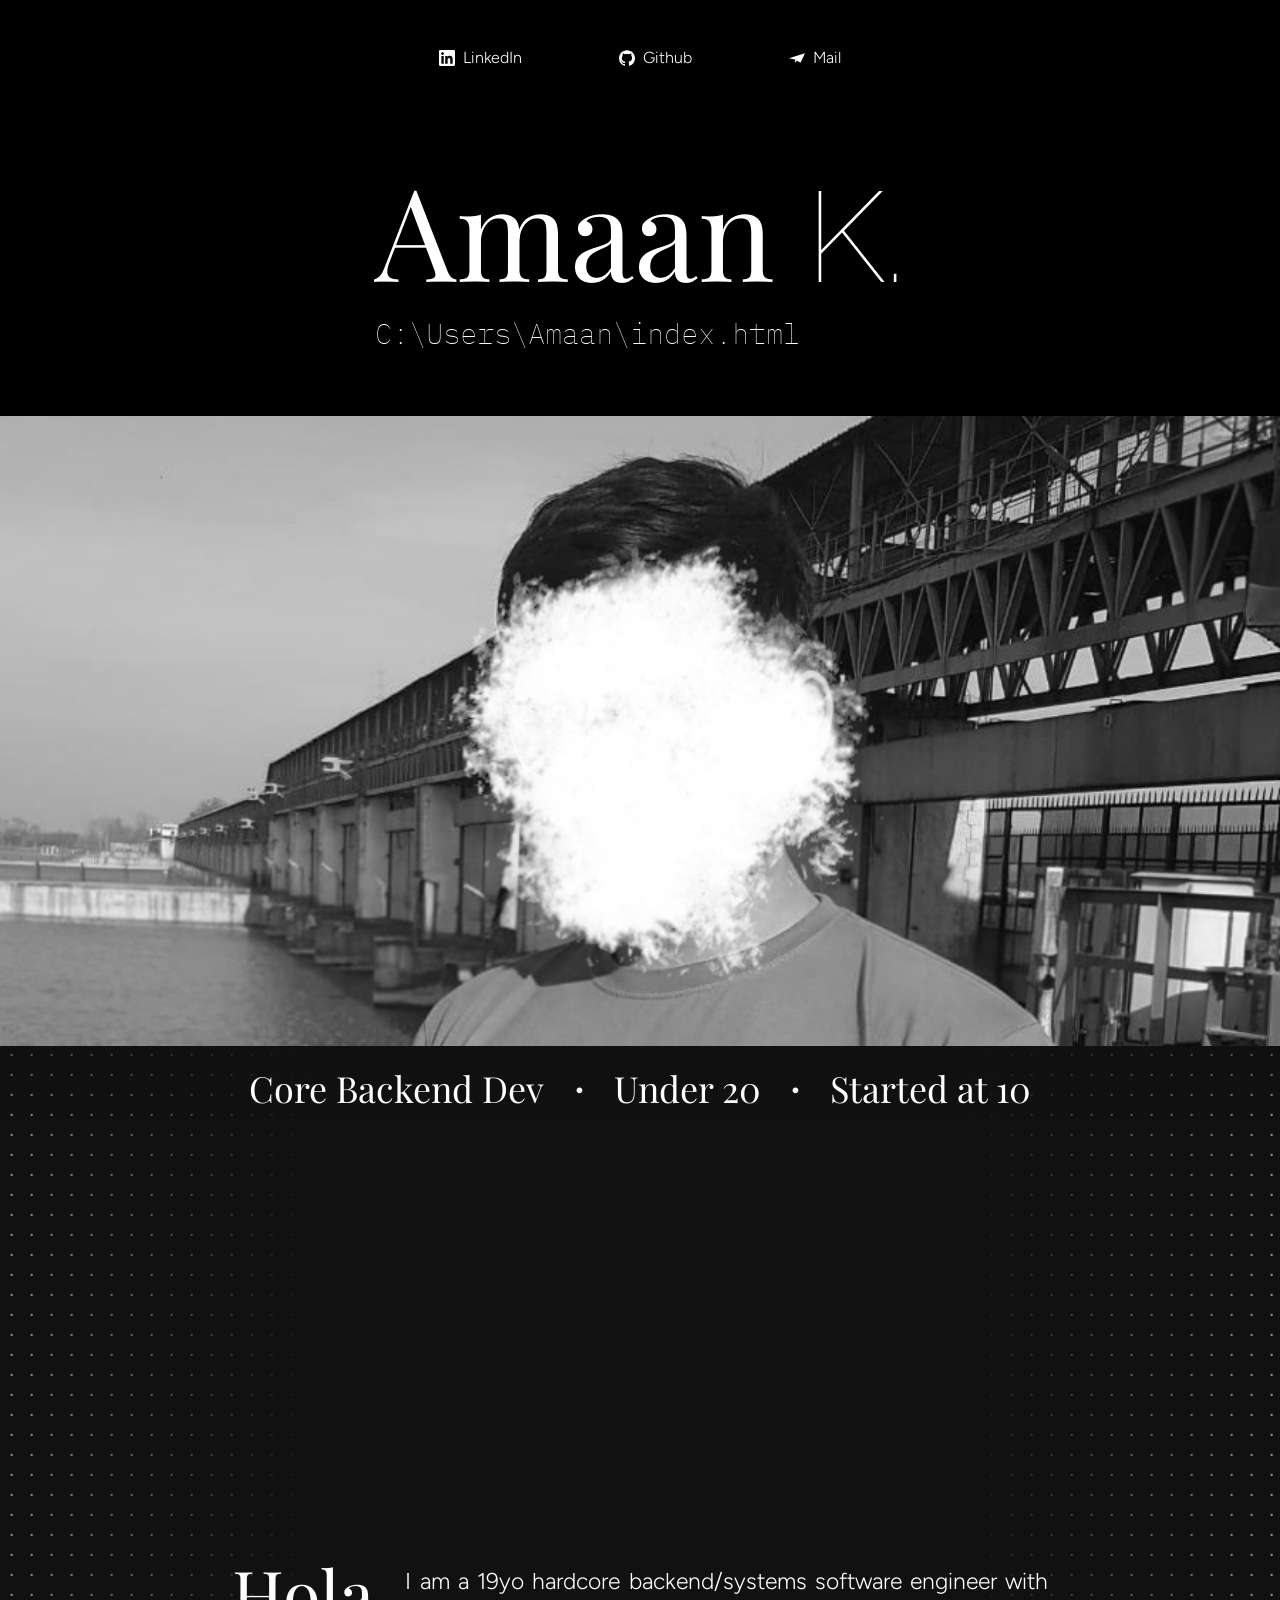
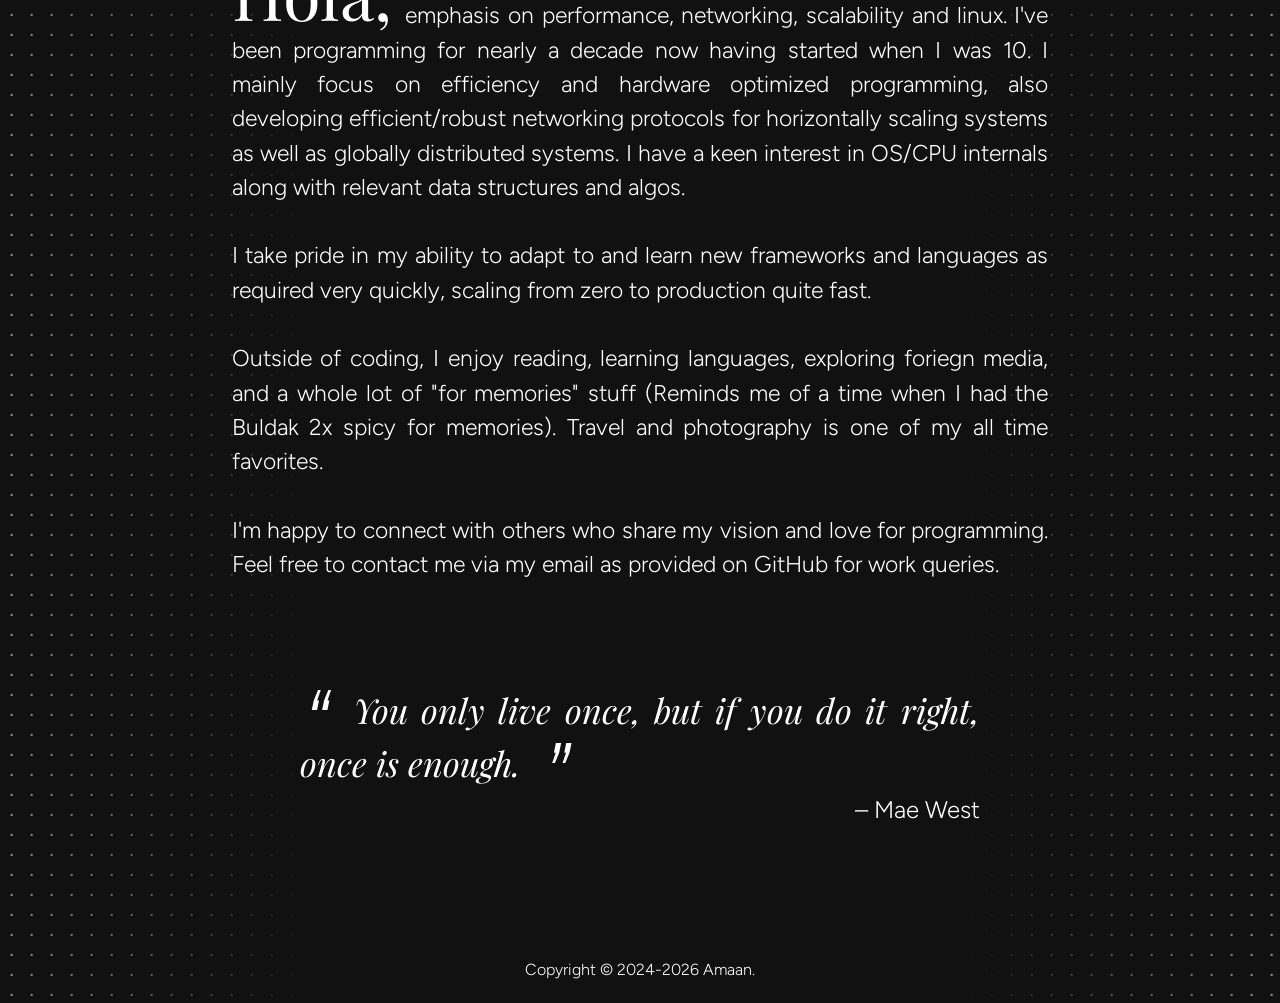
==== index.html @ 4d0eca17 "website" ====
<!DOCTYPE html>
<html lang="en">

<head>
    <meta charset="UTF-8">
    <meta http-equiv="X-UA-Compatible" content="IE=edge">
    <meta name="viewport" content="width=device-width, initial-scale=1.0">
    <title>Amaan K.</title>
    <link rel="apple-touch-icon" sizes="180x180" href="/apple-touch-icon.png">
    <link rel="icon" type="image/png" sizes="32x32" href="/favicon-32x32.png">
    <link rel="icon" type="image/png" sizes="16x16" href="/favicon-16x16.png">
    <link rel="stylesheet" href="/static/styles.css">
    <link rel="stylesheet" href="/static/polka-dot-background.css">
    <link rel="stylesheet"
        href="https://fonts.googleapis.com/css2?family=Material+Symbols+Outlined:opsz,wght,FILL,GRAD@20..48,100..700,0..1,-50..200" />

    <script src="https://code.jquery.com/jquery-3.7.1.min.js"></script>
    <script defer src="static/utils.js"></script>
    <script defer src="static/main.js"></script>
    <script defer src="static/car.js"></script>
</head>

<body>
    <div class="polka-dot-background-container">
        <div class="polka-dot-background"></div>
    </div>
    <div class="navbar blur">
        <a class="navbar-button" href="https://www.linkedin.com/in/am2000/">
            <div style="--icon: url(images/linkedin.svg)" class="icon"> </div>
            LinkedIn
        </a>
        <a class="navbar-button" href="https://github.com/akdevbox">
            <div style="--icon: url(images/github.svg)" class="icon"> </div>
            Github
        </a>
        <a class="navbar-button" href="mailto:work@amaank.net">
            <div style="--icon: url(images/minutemailer.svg)" class="icon"> </div>
            Mail
        </a>
    </div>

    <div class="title-background">
        <div class="navbar-postpad"></div>
        <div class="title initial-hidden">
            <span class="playfair">
                Amaan
            </span>
            <span class="font-thin">
                K.
            </span>
            <br>
            <div class="monospace subtext" id="border-toggle-text">C:\Users\Amaan\index.html</div>
        </div>
    </div>

    <div class="pic-img-container">
        <img src="static/images/pic.jpg" class="pic-img" />
        <div class="pic-parallax-reveal-content">
            <div class="slideshow-bg"></div>
            <div class="slideshow-container">
                <div class="slideshow-track track-1">
                </div>
                <div class="slideshow-track track-2">
                </div>
            </div>
        </div>
    </div>
    <link rel="stylesheet" href="static/slideshow.css">
    <script defer src="static/slideshow.js"></script>
    </div>
    <div class="content-centric">
        <div class="field-specifier playfair hide-portrait">
            <span>Core Backend Dev</span> ・
            <span>Under 20</span> ・
            <span>Started at 10</span>
        </div>
        <div id="field-specifier-changing" class="playfair show-portrait-flex field-specifier">
            Core Backend Dev
        </div>
    </div>
    <div class="" id="car-img-container">

        <div id="car-desc">
            <span id="car-title">Dream Car</span> <br />
            <span id="car-subtitle">Toyota Supra Mk3</span>
        </div>
        <div id="car-anim">
            <div class="car-bg"></div>
            <img id="car-img" src="/static/images/car.png">
        </div>
        <!-- <img id="car-img" src="/static/images/car.png" class="sizeholder"> -->
    </div>
    <div class="content-centric">
        <!-- <div class="grid-container-1">
            <div class="img-container hid"><img class="embed-img"
                    src="http://github-profile-summary-cards.vercel.app/api/cards/repos-per-language?username=akdevbox&theme=github_dark">
            </div>
            <div class="img-container hid"><img class="embed-img"
                    src="http://github-profile-summary-cards.vercel.app/api/cards/most-commit-language?username=akdevbox&theme=github_dark">
            </div>
            <div class="img-container hid"><img class="embed-img"
                    src="http://github-profile-summary-cards.vercel.app/api/cards/stats?username=akdevbox&theme=github_dark">
            </div>
            <div class="img-container hid"><img class="embed-img"
                    src="http://github-profile-summary-cards.vercel.app/api/cards/productive-time?username=akdevbox&theme=github_dark&utcOffset=5.5">
            </div>
        </div> -->


        <div class="text-content">
            <p class="hid">
                <span class="playfair huge-title">Hola, </span>
                I am a 19yo hardcore backend/systems software engineer with emphasis on performance,
                networking, scalability and linux. I've been programming for nearly a decade now
                having started when I was 10. I mainly focus on efficiency and hardware optimized
                programming, also developing efficient/robust networking protocols
                for horizontally scaling systems as well as globally distributed systems. I have a
                keen interest in OS/CPU internals along with relevant data structures and algos.
            </p>
            <p class="hid">
                I take pride in my ability to adapt to and learn new frameworks and languages as
                required very quickly, scaling from zero to production quite fast.
            </p>
            <p class="hid">
                Outside of coding, I enjoy reading, learning languages, exploring foriegn
                media, and a whole lot of "for memories" stuff (Reminds me of a time when I had
                the Buldak 2x spicy for memories). Travel and photography is one of my
                all time favorites.
            </p>
            <p class="hid">
                I'm happy to connect with others who share my vision and love for programming.
                Feel free to contact me via my email as provided on GitHub for work queries.
            </p>
            <div class="general-quote-container">
                <p class="general-quote hid">
                    <span class="playfair">
                        You only live once, but if you do it right, once is enough.
                    </span>
                </p>
                <p class="general-attribution hid">– Mae West</p>
            </div>
            <!--<div class="hid spotify_wrapped_container">
                <a>
                    <img class="unfiltered spotify_wrapped" src="/static/images/spotify_wrapped.jpeg" />
                </a>
                <div class="spotify_wrapped_label shadows-into-light-regular">
                    <img class="unfiltered spotify_wrapped_arrow" src="/static/images/arrow_scribble.svg">
                    <div class="spotify_wrapped_label_inner">Check out my <br/> Spotify wrapped!</div>
                </div>
                <div class="spotify_wrapped_container2 figtree-font">
                    <span>I listened for 2,872 minutes in 2024. What about you? <span  class="font-italic">#SpotifyWrapped</span> </span>
                    <div class="spotify_embeds_container">
                        <span>Some current favorites</span>
                        <iframe style="border-radius:12px" src="https://open.spotify.com/embed/track/TRACKID?utm_source=generator&theme=0" width="100%" height="152" frameBorder="0" allowfullscreen="" allow="autoplay; clipboard-write; encrypted-media; fullscreen; picture-in-picture" loading="lazy"></iframe>
                        <iframe style="border-radius:12px" src="https://open.spotify.com/embed/track/TRACKID?utm_source=generator&theme=0" width="100%" height="152" frameBorder="0" allowfullscreen="" allow="autoplay; clipboard-write; encrypted-media; fullscreen; picture-in-picture" loading="lazy"></iframe>
                        <iframe style="border-radius:12px" src="https://open.spotify.com/embed/track/TRACKID?utm_source=generator&theme=0" width="100%" height="152" frameBorder="0" allowfullscreen="" allow="autoplay; clipboard-write; encrypted-media; fullscreen; picture-in-picture" loading="lazy"></iframe>
                    </div>
                </div>`
            </div>-->
        </div>
    </div>

    <div class="pre-footer-pad"></div>
    <div class="material-symbols-outlined scroll-view-button blur hidden button-right scroll-up-button">
        keyboard_arrow_up </div>
    <div class="material-symbols-outlined scroll-view-button blur hidden button-left theme-button"> dark_mode </div>
    <div class="footercpright"> Copyright © 2024-2026 Amaan. </div>
</body>

</html>
---- static/styles.css ----
@import url('common.css');
@import url('navbar.css');
@import url('footer.css');
@import url('car.css');
@import url('polka-dot-background.css');

.navbar-postpad {
    height: 9em;
}

.title {
    width: 100%;
    box-sizing: border-box;
    font-size: 4.5em;
    /* Decreased from 5em */
    padding: 0 2rem 4rem;
    max-width: 900px;
    transition: opacity 1s ease-out, filter 1s ease-out;
    /* Add transition */
}

.title.initial-hidden {
    opacity: 0;
    filter: blur(10px);
}

.title.title-loaded {
    opacity: 1;
    filter: blur(0);
}

.subtext {
    font-size: 1.5rem;
    /* Decreased from 1.7rem */
    text-overflow: ellipsis;
    width: 100%;
    overflow: hidden;
}

.title-background {
    width: 100%;
    min-height: min-content;
    background: var(--background-em);
    display: flex;
    align-items: center;
    flex-direction: column;
}

.light-theme .monospace {
    font-weight: 300;
}

.pic-img-container {
    position: relative;
    width: 100%;
    height: 70vh;
}

.pic-img {
    width: 100%;
    height: 100%;
    object-fit: cover;
    object-position: center top;
}

.pic-parallax-reveal-content {
    position: absolute;
    bottom: 0;
    width: 100%;
    display: flex;
    align-items: center;
    justify-content: center;
    z-index: -10;
}

.field-specifier {
    display: flex;
    justify-content: space-evenly;
    font-size: calc(100vw * 0.04);
    margin: 0.5em 0;
    align-content: center;
    text-align: center;
}

.field-specifier>span {
    text-wrap: nowrap;
}

a:has(.spotify_wrapped) {
    flex: 1;
}

.spotify_wrapped {
    width: 100%;
    border-radius: 1rem;
}

.spotify_wrapped_container {
    position: relative;
    display: flex;
    gap: 1rem;
    color: var(--text);
    /* Use text variable */
    background-color: var(--spotify-background);
    /* Use Spotify background variable */
    padding: 1rem;
    border-radius: 2rem;
    font-size: 1.1rem;
    /* Decreased from 1.3rem */
}

.spotify_wrapped_container2 {
    width: 100%;
    padding: 0.5rem;
    flex: 1;
    display: flex;
    flex-direction: column;
    justify-content: space-between;
}

.spotify_embeds_container {
    display: flex;
    flex-direction: column;
    align-items: end;
    gap: 0.5em;
    margin-top: 5em;
}

.spotify_wrapped_arrow {
    width: 5rem;
    rotate: 110deg;
}

.light-theme .spotify_wrapped_arrow {
    filter: invert(1);
}

.spotify_wrapped_label_inner {
    position: absolute;
    top: -1rem;
    font-size: 1.3rem;
    /* Decreased from 1.5rem */
    rotate: -10deg;
    left: 5.5rem;
    text-wrap: nowrap;
    text-align: center;
}

.spotify_wrapped_label {
    position: absolute;
    left: calc(50% - 2rem);
    top: 15%;
}

.grid-container-1 {
    display: grid;
    row-gap: 0.2em;
    column-gap: 0.5em;
    grid-template-columns: repeat(auto-fill, minmax(min(18.75rem, 100%), 1fr));
    /* Converted 300px to 18.75rem */
    grid-template-rows: auto;
}

.icon-header {
    width: 100%;
    justify-content: center;
    text-align: center;
    font-size: 3.5em;
    /* Decreased from 4em */
}

.embed-img {
    width: 100%;
    /* filter: brightness(200%) contrast(114%) grayscale(100%); Removed grayscale */
}

.light-theme .embed-img {
    filter: contrast(130%) invert(100%) hue-rotate(180deg);
}

.show-portrait-flex {
    display: none;
}

.text-content {
    font-size: 1.1em;
    /* Decreased from 1.3em */
    line-height: 1.5;
}

p {
    margin-bottom: 1.5em;
    text-align: justify;
}

.general-quote-container {
    position: relative;
    margin: 3em auto;
    padding: 0 2em;
    max-width: 800px;
    font-size: 1.5em;
    font-style: italic;
    text-align: center;
    color: var(--text);
}

.general-quote {
    margin-bottom: 0.5em;
    quotes: "“" "”" "‘" "’";
    line-height: 1.5;
    /* Increased line-height to prevent overlap */
}

.general-quote::before {
    content: open-quote;
    font-family: Raleway, Arial, Helvetica, sans-serif;
    font-size: 3em;
    line-height: 0.1em;
    margin-right: 0.1em;
    vertical-align: -0.4em;
    font-weight: 300;
}

.general-quote::after {
    content: close-quote;
    font-family: Raleway, Arial, Helvetica, sans-serif;
    font-size: 3em;
    line-height: 0.1em;
    margin-left: 0.1em;
    vertical-align: -0.4em;
    font-weight: 300;
}

.general-attribution {
    position: relative;
    bottom: 1em;
    text-align: right;
    font-size: 0.7em;
    margin-top: 1em;
    font-style: normal;
}

/* For mobile screens */
@media screen and (max-width: 600px) {
    .general-quote-container {
        padding: 0 0.5em;
    }

    .field-specifier>span {
        text-align: center;
    }

    .hide-portrait {
        display: none !important;
    }

    .show-portrait-flex {
        display: flex;
    }

    .field-specifier {
        flex-flow: column;
        font-size: calc(250vw * 0.04);
    }

    #field-specifier-changing {
        height: calc(250vw * 0.04);
        margin-bottom: 1em;
    }

    .spotify_wrapped_container {
        flex-direction: column;
        margin-top: 10rem;
    }

    .spotify_wrapped_label {
        rotate: -50deg;
        top: 0;
    }

    .spotify_wrapped_container2 {
        padding: 1rem 0.5rem;
        box-sizing: border-box;
    }
}

/* text justify or not */
@media screen and (max-width: 670px) {
    p {
        text-align: left;
    }
}

/* Max widht 900px is set on cotent-centric */
@media screen and (min-width: 900px) {
    .field-specifier {
        font-size: calc(56.25rem * 0.04);
    }
}

/* For huge screens */
@media screen and (min-width: 1200px) {
    .title {
        font-size: 8em;
        /* Decreased from 9em */
        width: max-content;
        max-width: unset;
    }

    .subtext {
        font-size: 1.8rem;
        /* Decreased from 2rem */
    }

    .content-centric {
        font-size: 1.3rem;
        /* Decreased from 1.5rem */
    }
}
---- static/polka-dot-background.css ----
.polka-dot-background-container {
    position: absolute;
    top: 0;
    left: 0;
    width: 100%;
    height: 100%;
    pointer-events: none;
    overflow: hidden;
}

.polka-dot-background {
    position: absolute;
    /* top: calc(var(--scrolly) * -0.4px); */
    width: 100%;
    height: 200%;
    z-index: -11;
    background-position-x: calc(sin(var(--time) * pi / 360) * 100px);
    background-position-y: calc(cos(var(--time) * 1.2 * pi / 360) * 150px);
    background-image: radial-gradient(circle, var(--text) 1px, rgba(255, 255, 255, 0) 1px);
    background-size: 20px 20px;
    /* Adjust dot size and spacing as needed */
    mask-image: linear-gradient(to right,
            rgba(0, 0, 0, 0) 0%,
            rgba(0, 0, 0, 0) 100%);
    -webkit-mask-image: linear-gradient(to right,
            rgba(0, 0, 0, 0) 0%,
            rgba(0, 0, 0, 0) 100%);
}

@media screen and (min-width: 900px) {
    .polka-dot-background {
        mask-image: linear-gradient(to right,
                rgba(0, 0, 0, 0.6) 0%,
                rgba(0, 0, 0, 0) 15%,
                rgba(0, 0, 0, 0) 85%,
                rgba(0, 0, 0, 0.6) 100%);
        -webkit-mask-image: linear-gradient(to right,
                rgba(0, 0, 0, 0.6) 0%,
                rgba(0, 0, 0, 0) 10%,
                rgba(0, 0, 0, 0) 90%,
                rgba(0, 0, 0, 0.6) 100%);
    }
}

@media screen and (min-width: 1200px) {
    .polka-dot-background {
        mask-image: linear-gradient(to right,
                rgba(0, 0, 0, 0.6) 0%,
                rgba(0, 0, 0, 0) 25%,
                rgba(0, 0, 0, 0) 75%,
                rgba(0, 0, 0, 0.6) 100%);
        -webkit-mask-image: linear-gradient(to right,
                rgba(0, 0, 0, 0.6) 0%,
                rgba(0, 0, 0, 0) 25%,
                rgba(0, 0, 0, 0) 75%,
                rgba(0, 0, 0, 0.6) 100%);
    }
}
---- static/slideshow.css ----
.slideshow-container {
    width: 100%;
    overflow: hidden;
    box-sizing: border-box;
    padding: 0 0;
    background-color: transparent;
    display: flex; /* Use flexbox for vertical stacking of tracks */
    flex-direction: column;
}

.slideshow-track {
    display: flex; /* Use flexbox for horizontal items */
    flex-wrap: nowrap; /* Ensure items stay on a single line */
    animation: scroll-left 20s linear infinite; /* Default animation */
    padding: 1em 0; /* Add some vertical padding between rows */
    width: max-content; /* Ensure the track expands to fit all content */
}

.slideshow-track.track-2 {
    animation: scroll-right 20s linear infinite; /* Different animation for the second track */
}

@keyframes scroll-right {
    0% {
        transform: translateX(-50%); /* Start from two-thirds to ensure seamless loop */
    }
    100% {
        transform: translateX(0); /* Scrolls one-third of the track width */
    }
}

.tech-item {
    display: flex; /* Ensure tech items are also flex items for alignment */
    align-items: center;
    padding: 0 2em;
    font-size: 1.4em;
    font-weight: 600;
    color: #888; /* Gray color for text */
    flex-shrink: 0; /* Prevent items from shrinking */
}

.tech-item img {
    height: 1.8em; /* Adjust icon size */
    width: auto;
    margin-right: 0.5em;
    filter: invert(1) grayscale(1) brightness(0.5); /* Make the black SVG logos gray */
}

.light-theme .tech-item {
    color: black;
}

.light-theme .tech-item img {
    filter: invert(1) grayscale(1) brightness(0);
}

.slideshow-bg {
    position: absolute;
    top: -50%;
    left: 0;
    width: 100%;
    height: 200%;
    z-index: -1;
    background-color: var(--background);
    mask-image: linear-gradient(to top,
        rgba(0,0,0,0) 0%,
        rgba(0,0,0,1) 50%
    );
    -webkit-mask-image: linear-gradient(to top,
        rgba(0,0,0,0) 0%,
        rgba(0,0,0,1) 50%
    );
}

@keyframes scroll-left {
    0% {
        transform: translateX(0);
    }
    100% {
        transform: translateX(-50%); 
    }
}

@media screen and (max-width: 600px) {
    .tech-item {
        padding: 0 1em;
        font-size: 1.2em;
    }
}
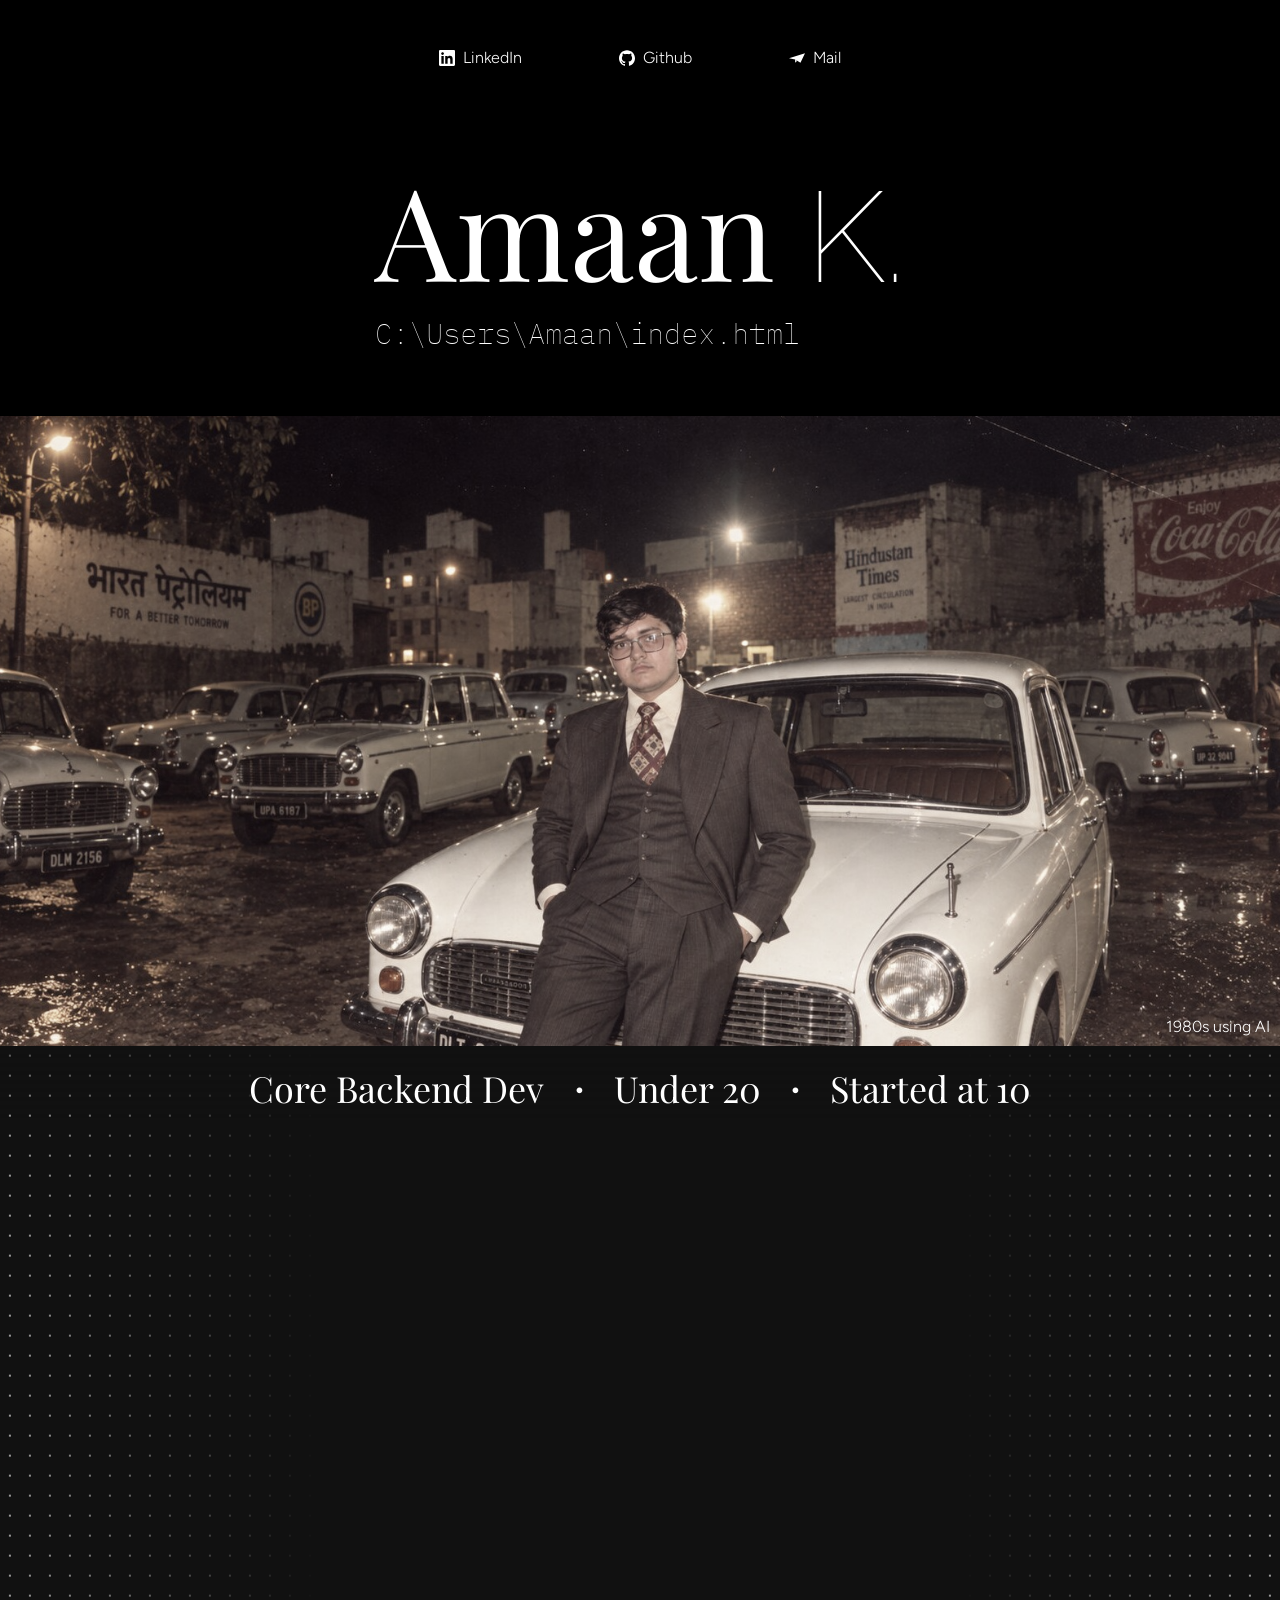
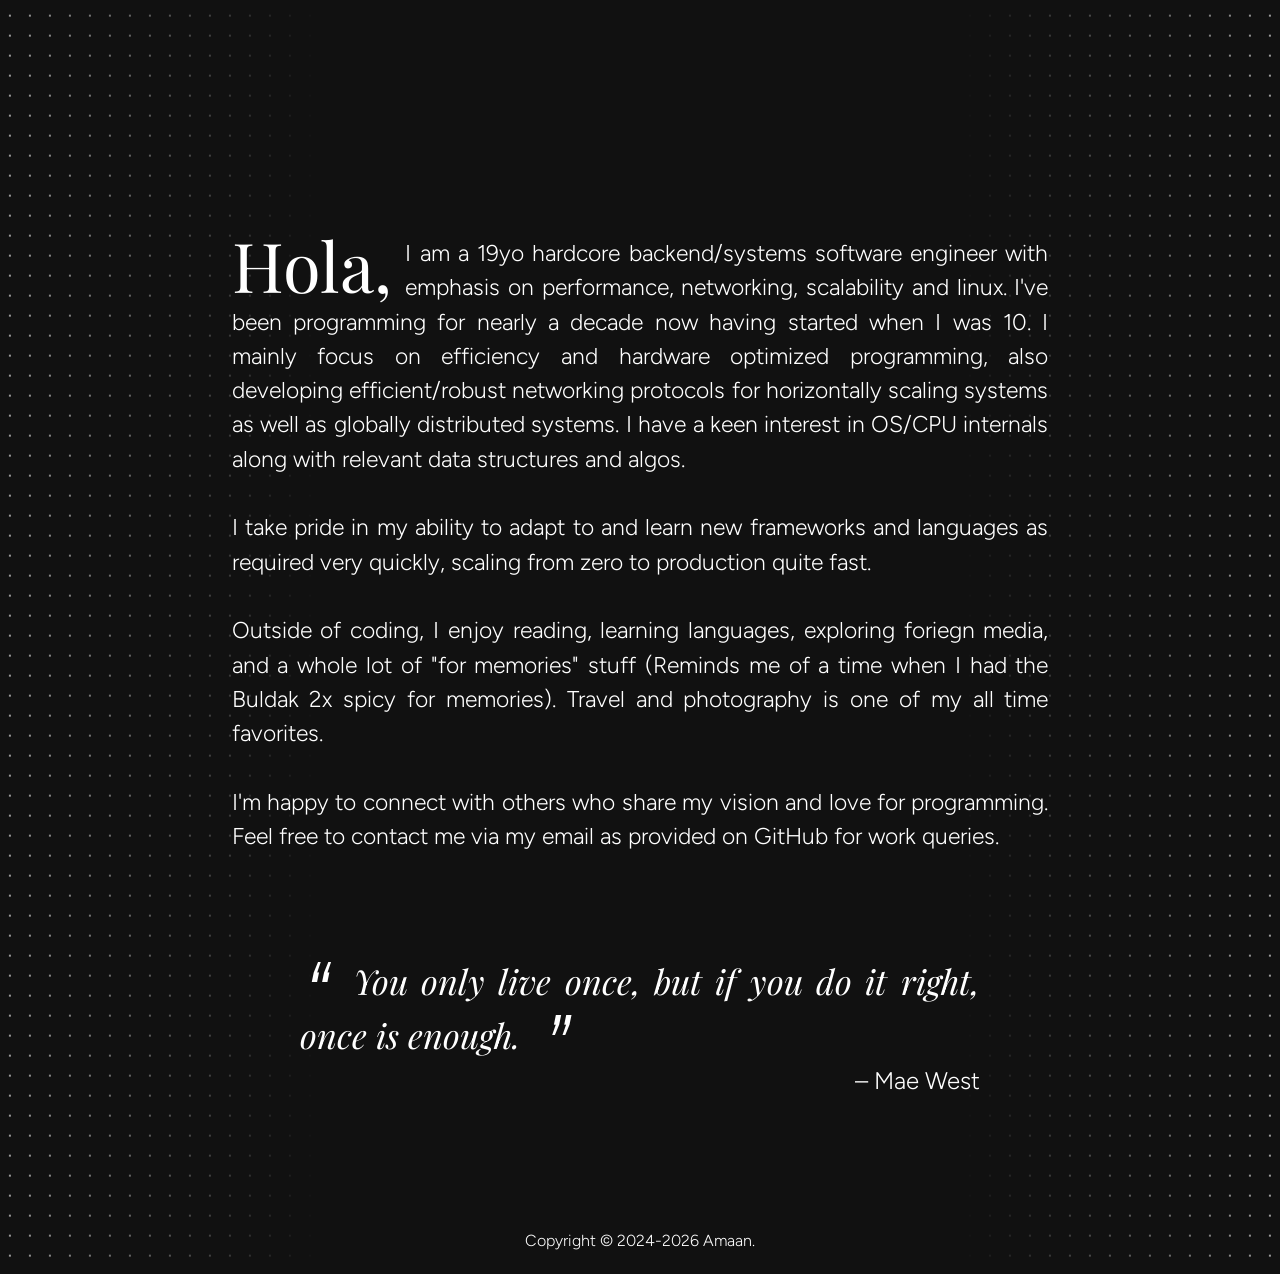
==== commit f9fb2412: "website" ====
--- a/index.html
+++ b/index.html
@@ -54,7 +54,10 @@
     </div>
 
     <div class="pic-img-container">
-        <img src="static/images/pic.jpg" class="pic-img" />
+        <div class="pic-overlay">
+            1980s using AI
+        </div>
+        <img src="static/images/pic2.jpg" class="pic-img" />
         <div class="pic-parallax-reveal-content">
             <div class="slideshow-bg"></div>
             <div class="slideshow-container">
@@ -81,12 +84,16 @@
     <div class="" id="car-img-container">
 
         <div id="car-desc">
-            <span id="car-title">Dream Car</span> <br />
-            <span id="car-subtitle">Toyota Supra Mk3</span>
+            <span id="car-title">Dream Bike</span> <br />
+            <span id="car-subtitle">RE Super Meteor 650</span>
         </div>
         <div id="car-anim">
             <div class="car-bg"></div>
-            <img id="car-img" src="/static/images/car.png">
+            <div id="car-img">
+                <img src="/static/images/bikeframe.png" id="bikeframe">
+                <img src="/static/images/tyre-rear.png" id="tyre-rear">
+                <img src="/static/images/tyre-front.png" id="tyre-front">
+            </div>
         </div>
         <!-- <img id="car-img" src="/static/images/car.png" class="sizeholder"> -->
     </div>
--- a/static/styles.css
+++ b/static/styles.css
@@ -61,6 +61,15 @@
     height: 100%;
     object-fit: cover;
     object-position: center top;
+    filter: grayscale(50%);
+}
+
+.pic-overlay {
+    position: absolute;
+    right: 0;
+    bottom: 0;
+    padding: 10px;
+    z-index: 10000;
 }
 
 .pic-parallax-reveal-content {
